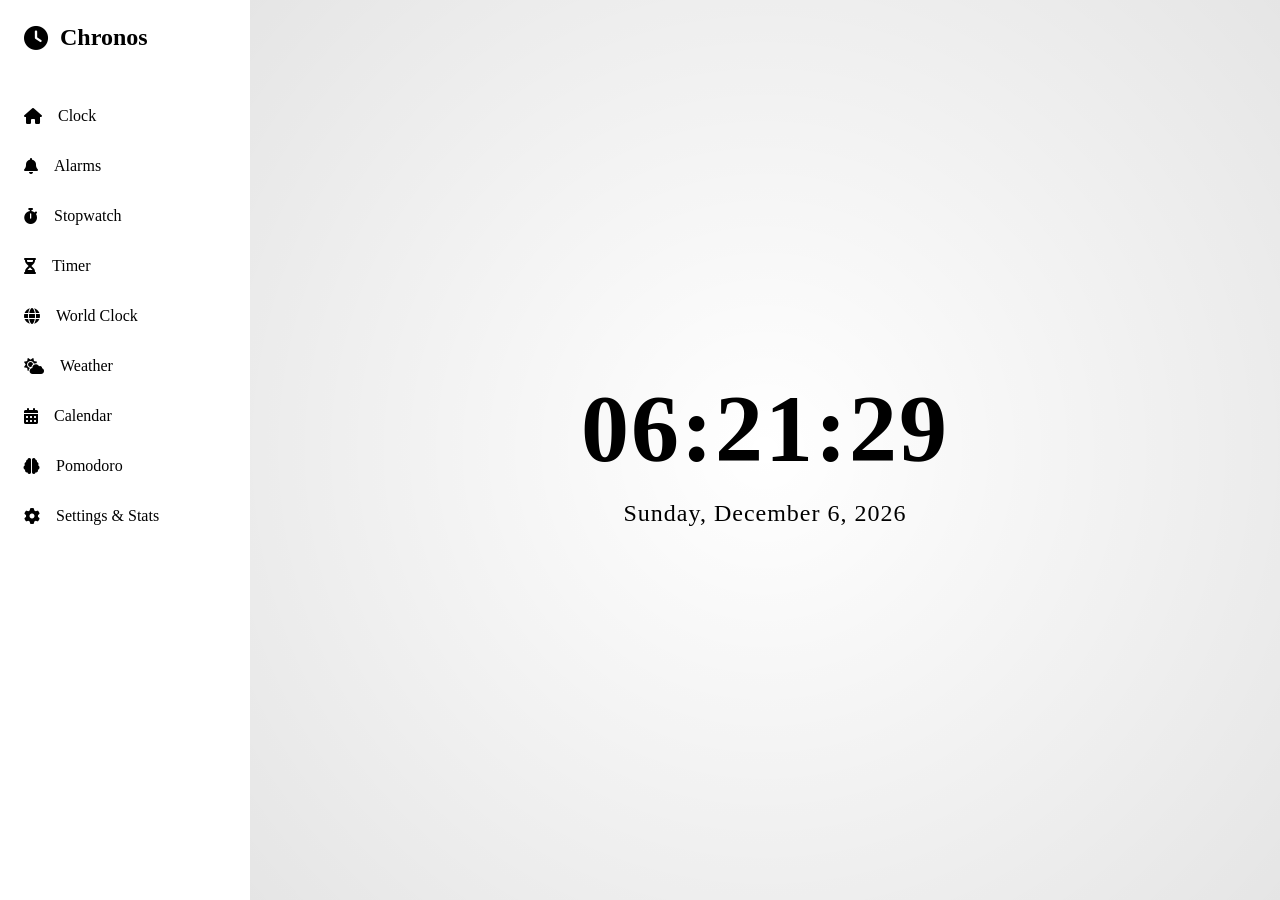
==== app.html @ 2ab85d97 "first commit" ====
<!DOCTYPE html>
<html lang="en" data-theme="dark">
<head>
    <meta charset="UTF-8">
    <meta name="viewport" content="width=device-width, initial-scale=1.0">
    <title>Chronos - Modern Digital Clock</title>
    <link rel="stylesheet" href="app.css">
    <link href="https://cdnjs.cloudflare.com/ajax/libs/font-awesome/6.0.0/css/all.min.css" rel="stylesheet">
    <link href="https://fonts.googleapis.com/css2?family=Orbitron:wght@400;700&family=Inter:wght@300;400;600&display=swap" rel="stylesheet">
</head>
<body>
    <div id="app" class="app-container">
        <!-- Sidebar Navigation -->
        <nav class="sidebar">
            <div class="logo">
                <i class="fas fa-clock"></i> <span>Chronos</span>
            </div>
            <ul class="nav-links">
                <li data-tab="clock" class="active"><i class="fas fa-home"></i> <span>Clock</span></li>
                <li data-tab="alarm"><i class="fas fa-bell"></i> <span>Alarms</span></li>
                <li data-tab="stopwatch"><i class="fas fa-stopwatch"></i> <span>Stopwatch</span></li>
                <li data-tab="timer"><i class="fas fa-hourglass-half"></i> <span>Timer</span></li>
                <li data-tab="worldclock"><i class="fas fa-globe"></i> <span>World Clock</span></li>
                <li data-tab="weather"><i class="fas fa-cloud-sun"></i> <span>Weather</span></li>
                <li data-tab="calendar"><i class="fas fa-calendar-alt"></i> <span>Calendar</span></li>
                <li data-tab="pomodoro"><i class="fas fa-brain"></i> <span>Pomodoro</span></li>
                <li data-tab="settings"><i class="fas fa-cog"></i> <span>Settings & Stats</span></li>
            </ul>
        </nav>

        <!-- Main Content Area -->
        <main class="content">
            <!-- Clock Tab -->
            <section id="clock-tab" class="tab-pane active">
                <div class="clock-widget">
                    <div class="time-wrapper">
                        <span id="main-time">00:00:00</span>
                        <span id="main-ampm">AM</span>
                    </div>
                    <div id="main-date" class="date-wrapper">Monday, Jan 1, 2024</div>
                </div>
            </section>

            <!-- Alarm Tab -->
            <section id="alarm-tab" class="tab-pane">
                <h2><i class="fas fa-bell"></i> Alarms</h2>
                <div class="card">
                    <form id="alarm-form" class="alarm-controls">
                        <input type="time" id="alarm-time" required>
                        <select id="alarm-tone">
                            <option value="default">Default Beep</option>
                            <option value="file">Custom File...</option>
                        </select>
                        <input type="file" id="alarm-file" accept="audio/*" style="display:none">
                        <label>
                            <input type="checkbox" id="alarm-challenge"> Math Challenge
                        </label>
                        <button type="submit" class="btn primary">Add Alarm</button>
                    </form>
                </div>
                <div id="alarm-list" class="list-container"></div>
            </section>

            <!-- Stopwatch Tab -->
            <section id="stopwatch-tab" class="tab-pane">
                <h2><i class="fas fa-stopwatch"></i> Stopwatch</h2>
                <div class="stopwatch-widget card">
                    <div id="sw-display" class="large-display">00:00:00.00</div>
                    <div class="controls">
                        <button id="sw-start" class="btn primary">Start</button>
                        <button id="sw-lap" class="btn secondary">Lap</button>
                        <button id="sw-reset" class="btn danger">Reset</button>
                    </div>
                    <ul id="sw-laps" class="laps-list"></ul>
                </div>
            </section>

            <!-- Timer Tab -->
            <section id="timer-tab" class="tab-pane">
                <h2><i class="fas fa-hourglass-half"></i> Timer</h2>
                <div class="timer-widget card">
                    <div class="timer-inputs">
                        <input type="number" id="timer-h" placeholder="HH" min="0">
                        <span>:</span>
                        <input type="number" id="timer-m" placeholder="MM" min="0" max="59">
                        <span>:</span>
                        <input type="number" id="timer-s" placeholder="SS" min="0" max="59">
                    </div>
                    <div id="timer-display" class="large-display hidden">00:00:00</div>
                    <div class="controls">
                        <button id="timer-start" class="btn primary">Start</button>
                        <button id="timer-reset" class="btn danger hidden">Reset</button>
                    </div>
                </div>
            </section>

            <!-- World Clock Tab -->
            <section id="worldclock-tab" class="tab-pane">
                <h2><i class="fas fa-globe"></i> World Clock</h2>
                <div class="card add-city">
                    <select id="wc-city-select">
                        <option value="America/New_York">New York</option>
                        <option value="Europe/London">London</option>
                        <option value="Asia/Tokyo">Tokyo</option>
                        <option value="Australia/Sydney">Sydney</option>
                        <option value="Europe/Paris">Paris</option>
                        <option value="Asia/Dubai">Dubai</option>
                    </select>
                    <button id="wc-add" class="btn primary">Add City</button>
                </div>
                <div id="wc-list" class="grid-container"></div>
            </section>

            <!-- Weather Tab -->
            <section id="weather-tab" class="tab-pane">
                <h2><i class="fas fa-cloud-sun"></i> Weather</h2>
                <div class="weather-widget card" id="weather-container">
                    <div class="loading">Fetching current location weather...</div>
                </div>
            </section>

            <!-- Calendar Tab -->
            <section id="calendar-tab" class="tab-pane">
                <h2><i class="fas fa-calendar-alt"></i> Calendar & Tasks</h2>
                <div class="calendar-container grid-2-col">
                    <div class="card calendar-view">
                        <div class="cal-header">
                            <button id="cal-prev" class="btn text-btn">&lt;</button>
                            <h3 id="cal-month-year">Month YYYY</h3>
                            <button id="cal-next" class="btn text-btn">&gt;</button>
                        </div>
                        <div class="cal-grid" id="cal-days"></div>
                    </div>
                    <div class="card tasks-view">
                        <h3>Tasks (<span id="task-date">Today</span>)</h3>
                        <form id="task-form" class="flex-form">
                            <input type="text" id="task-input" placeholder="New Task..." required>
                            <button type="submit" class="btn primary">+</button>
                        </form>
                        <ul id="task-list" class="task-list"></ul>
                    </div>
                </div>
            </section>

            <!-- Pomodoro Tab -->
            <section id="pomodoro-tab" class="tab-pane">
                <h2><i class="fas fa-brain"></i> Pomodoro</h2>
                <div class="pomodoro-widget card text-center">
                    <div class="pomo-mode" id="pomo-mode">Focus Mode</div>
                    <div id="pomo-display" class="large-display">25:00</div>
                    <div class="controls">
                        <button id="pomo-start" class="btn primary">Start</button>
                        <button id="pomo-reset" class="btn danger">Reset</button>
                    </div>
                    <div class="pomo-settings mt-top">
                        <label>Focus (min): <input type="number" id="pomo-focus-len" value="25" min="1"></label>
                        <label>Break (min): <input type="number" id="pomo-break-len" value="5" min="1"></label>
                    </div>
                </div>
            </section>

            <!-- Settings Tab -->
            <section id="settings-tab" class="tab-pane">
                <h2><i class="fas fa-cog"></i> Settings & Stats</h2>
                <div class="grid-2-col">
                    <div class="card">
                        <h3>Settings</h3>
                        <div class="setting-item">
                            <label>Theme</label>
                            <select id="theme-select">
                                <option value="dark">Dark Mode</option>
                                <option value="light">Light Mode</option>
                                <option value="neon">Neon/Cyberpunk</option>
                            </select>
                        </div>
                        <div class="setting-item">
                            <label>Time Format</label>
                            <select id="time-format">
                                <option value="12">12-Hour</option>
                                <option value="24">24-Hour</option>
                            </select>
                        </div>
                        <div class="setting-item">
                            <label>Voice Commands</label>
                            <button id="toggle-voice" class="btn secondary">Enable Voice Control</button>
                            <div class="voice-status" id="voice-status">Say "Set alarm at 6 AM"</div>
                        </div>
                    </div>
                    <div class="card">
                        <h3>Statistics</h3>
                        <ul class="stats-list">
                            <li>Alarms Triggered: <span id="stat-alarms">0</span></li>
                            <li>Snoozes Used: <span id="stat-snoozes">0</span></li>
                            <li>Pomodoros Completed: <span id="stat-pomos">0</span></li>
                        </ul>
                    </div>
                </div>
            </section>
        </main>
    </div>

    <!-- Alarm Modal / Math Challenge -->
    <div id="alarm-modal" class="modal hidden">
        <div class="modal-content card">
            <h2>⏰ ALARM RINGING!</h2>
            <div id="alarm-time-display" class="large-text"></div>
            
            <div id="math-challenge" class="hidden mt-top">
                <p>Solve to dismiss:</p>
                <div id="math-problem" class="large-text"></div>
                <input type="number" id="math-answer" placeholder="Answer">
            </div>

            <div class="modal-actions mt-top">
                <button id="alarm-dismiss" class="btn danger">Dismiss</button>
                <button id="alarm-snooze" class="btn secondary">Snooze (5m)</button>
            </div>
        </div>
    </div>

    <script src="app.js"></script>
</body>
</html>
---- app.css ----
s:root {
    --bg-color: #0d1117;
    --panel-bg: #161b22;
    --text-color: #e6edf3;
    --text-muted: #8b949e;
    --primary: #58a6ff;
    --primary-hover: #3182ce;
    --danger: #f85149;
    --danger-hover: #e53e3e;
    --secondary: #21262d;
    --secondary-hover: #30363d;
    --border: #30363d;
    --font-main: 'Inter', sans-serif;
    --font-mono: 'Orbitron', monospace;
    --shadow: 0 8px 24px rgba(0, 0, 0, 0.2);
    --glow: 0 0 0px transparent;
}

[data-theme="light"] {
    --bg-color: #f6f8fa;
    --panel-bg: #ffffff;
    --text-color: #24292f;
    --text-muted: #57606a;
    --primary: #0969da;
    --primary-hover: #0349b4;
    --danger: #cf222e;
    --danger-hover: #a41e26;
    --secondary: #f3f4f6;
    --secondary-hover: #e5e7eb;
    --border: #d0d7de;
    --shadow: 0 4px 12px rgba(0, 0, 0, 0.1);
}

[data-theme="neon"] {
    --bg-color: #0b021a;
    --panel-bg: #160431;
    --text-color: #e0fbfc;
    --text-muted: #9d4edd;
    --primary: #00f5d4;
    --primary-hover: #00bbf9;
    --danger: #f15bb5;
    --danger-hover: #ff006e;
    --secondary: #240046;
    --secondary-hover: #3c096c;
    --border: #5a189a;
    --glow: 0 0 15px rgba(0, 245, 212, 0.4);
}

* {
    box-sizing: border-box;
    margin: 0;
    padding: 0;
}

body {
    font-family: var(--font-main);
    background-color: var(--bg-color);
    color: var(--text-color);
    overflow: hidden;
    transition: background-color 0.3s, color 0.3s;
}

.app-container {
    display: flex;
    height: 100vh;
}

/* Sidebar */
.sidebar {
    width: 250px;
    background-color: var(--panel-bg);
    border-right: 1px solid var(--border);
    display: flex;
    flex-direction: column;
    transition: all 0.3s;
    box-shadow: var(--shadow);
    z-index: 10;
}

.logo {
    padding: 24px;
    font-size: 1.5rem;
    font-weight: 600;
    color: var(--primary);
    display: flex;
    align-items: center;
    gap: 12px;
    border-bottom: 1px solid var(--border);
    font-family: var(--font-mono);
    text-shadow: var(--glow);
}

.nav-links {
    list-style: none;
    padding: 16px 0;
    flex: 1;
    overflow-y: auto;
}

.nav-links li {
    padding: 16px 24px;
    cursor: pointer;
    display: flex;
    align-items: center;
    gap: 16px;
    transition: all 0.2s;
    color: var(--text-muted);
}

.nav-links li:hover {
    background-color: var(--secondary);
    color: var(--text-color);
}

.nav-links li.active {
    background-color: var(--secondary);
    color: var(--primary);
    border-right: 4px solid var(--primary);
}

/* Main Content */
.content {
    flex: 1;
    overflow-y: auto;
    padding: 40px;
    position: relative;
    background: radial-gradient(circle at center, transparent 0%, rgba(0, 0, 0, 0.1) 100%);
}

.tab-pane {
    display: none;
    animation: fadeIn 0.4s ease;
    height: 100%;
}

.tab-pane.active {
    display: block;
}

@keyframes fadeIn {
    from {
        opacity: 0;
        transform: translateY(10px);
    }

    to {
        opacity: 1;
        transform: translateY(0);
    }
}

h2 {
    margin-bottom: 24px;
    font-weight: 600;
    color: var(--text-color);
    display: flex;
    align-items: center;
    gap: 12px;
}

/* Typography & Display */
.large-display,
.clock-widget #main-time {
    font-family: var(--font-mono);
    font-size: 6rem;
    font-weight: 700;
    text-align: center;
    text-shadow: var(--glow);
    color: var(--primary);
    letter-spacing: 2px;
}

.clock-widget {
    display: flex;
    flex-direction: column;
    align-items: center;
    justify-content: center;
    height: 100%;
}

.time-wrapper {
    display: flex;
    align-items: baseline;
    gap: 16px;
}

#main-ampm {
    font-size: 2rem;
    color: var(--text-muted);
    font-weight: 600;
}

.date-wrapper {
    font-size: 1.5rem;
    color: var(--text-muted);
    margin-top: 16px;
    font-weight: 300;
    letter-spacing: 1px;
}

/* Cards & UI Elements */
.card {
    background-color: var(--panel-bg);
    border: 1px solid var(--border);
    border-radius: 16px;
    padding: 24px;
    margin-bottom: 24px;
    box-shadow: var(--shadow);
    transition: transform 0.2s;
}

.card:hover {
    transform: translateY(-2px);
    box-shadow: 0 12px 28px rgba(0, 0, 0, 0.3);
}

.grid-container {
    display: grid;
    grid-template-columns: repeat(auto-fill, minmax(280px, 1fr));
    gap: 20px;
}

.grid-2-col {
    display: grid;
    grid-template-columns: 1fr 1fr;
    gap: 24px;
}

/* Buttons */
.btn {
    padding: 10px 20px;
    border: none;
    border-radius: 8px;
    font-size: 1rem;
    font-weight: 600;
    cursor: pointer;
    transition: all 0.2s;
    font-family: var(--font-main);
}

.btn.primary {
    background-color: var(--primary);
    color: #fff;
    box-shadow: var(--glow);
}

.btn.primary:hover {
    background-color: var(--primary-hover);
}

.btn.secondary {
    background-color: var(--secondary);
    color: var(--text-color);
    border: 1px solid var(--border);
}

.btn.secondary:hover {
    background-color: var(--secondary-hover);
}

.btn.danger {
    background-color: var(--danger);
    color: #fff;
}

.btn.danger:hover {
    background-color: var(--danger-hover);
}

.btn.text-btn {
    background: transparent;
    color: var(--primary);
}

/* Forms & Inputs */
input,
select {
    padding: 10px 16px;
    background-color: var(--secondary);
    border: 1px solid var(--border);
    color: var(--text-color);
    border-radius: 8px;
    font-family: var(--font-main);
    font-size: 1rem;
    outline: none;
}

input:focus,
select:focus {
    border-color: var(--primary);
}

.flex-form {
    display: flex;
    gap: 12px;
}

.flex-form input {
    flex: 1;
}

.mt-top {
    margin-top: 20px;
}

.text-center {
    text-align: center;
}

.hidden {
    display: none !important;
}

/* Modal */
.modal {
    position: fixed;
    top: 0;
    left: 0;
    right: 0;
    bottom: 0;
    background: rgba(0, 0, 0, 0.8);
    backdrop-filter: blur(5px);
    display: flex;
    align-items: center;
    justify-content: center;
    z-index: 100;
}

.modal-content {
    background: var(--panel-bg);
    padding: 40px;
    border-radius: 20px;
    text-align: center;
    min-width: 400px;
    border: 1px solid var(--danger);
    box-shadow: 0 0 30px rgba(248, 81, 73, 0.3);
    animation: pulse 2s infinite;
}

@keyframes pulse {
    0% {
        transform: scale(1);
    }

    50% {
        transform: scale(1.02);
    }

    100% {
        transform: scale(1);
    }
}

/* Lists */
.list-container {
    display: flex;
    flex-direction: column;
    gap: 12px;
}

.alarm-item,
.task-item,
.wc-item {
    display: flex;
    justify-content: space-between;
    align-items: center;
    padding: 16px;
    background-color: var(--secondary);
    border-radius: 12px;
    border: 1px solid var(--border);
}

.alarm-item h3 {
    font-family: var(--font-mono);
    font-size: 1.5rem;
}

.task-item {
    gap: 12px;
}

.task-item input[type="checkbox"] {
    width: 20px;
    height: 20px;
}

/* Calendar */
.cal-header {
    display: flex;
    justify-content: space-between;
    align-items: center;
    margin-bottom: 16px;
}

.cal-grid {
    display: grid;
    grid-template-columns: repeat(7, 1fr);
    gap: 8px;
    text-align: center;
}

.cal-day {
    padding: 10px;
    border-radius: 8px;
    cursor: pointer;
    transition: background 0.2s;
}

.cal-day:hover {
    background-color: var(--secondary);
}

.cal-day.active {
    background-color: var(--primary);
    color: #fff;
    font-weight: bold;
}

.cal-day.header {
    font-weight: bold;
    color: var(--text-muted);
    cursor: default;
}

/* Weather Widget */
.weather-widget {
    display: flex;
    align-items: center;
    gap: 24px;
}

.weather-temp {
    font-size: 3rem;
    font-weight: 700;
}

.weather-desc {
    font-size: 1.2rem;
    color: var(--text-muted);
}

.weather-icon {
    font-size: 4rem;
    color: var(--primary);
}

/* Scrollbar */
::-webkit-scrollbar {
    width: 8px;
}

::-webkit-scrollbar-track {
    background: var(--bg-color);
}

::-webkit-scrollbar-thumb {
    background: var(--border);
    border-radius: 4px;
}

::-webkit-scrollbar-thumb:hover {
    background: var(--text-muted);
}

/* Responsive */
@media (max-width: 768px) {
    .app-container {
        flex-direction: column;
    }

    .sidebar {
        width: 100%;
        flex-direction: row;
        overflow-x: auto;
        padding: 0;
    }

    .logo {
        padding: 12px;
        border: none;
        font-size: 1.2rem;
    }

    .nav-links {
        display: flex;
        padding: 0;
    }

    .nav-links li {
        padding: 12px;
        white-space: nowrap;
    }

    .nav-links li span {
        display: none;
    }

    .grid-2-col {
        grid-template-columns: 1fr;
    }

    .large-display {
        font-size: 4rem;
    }
}
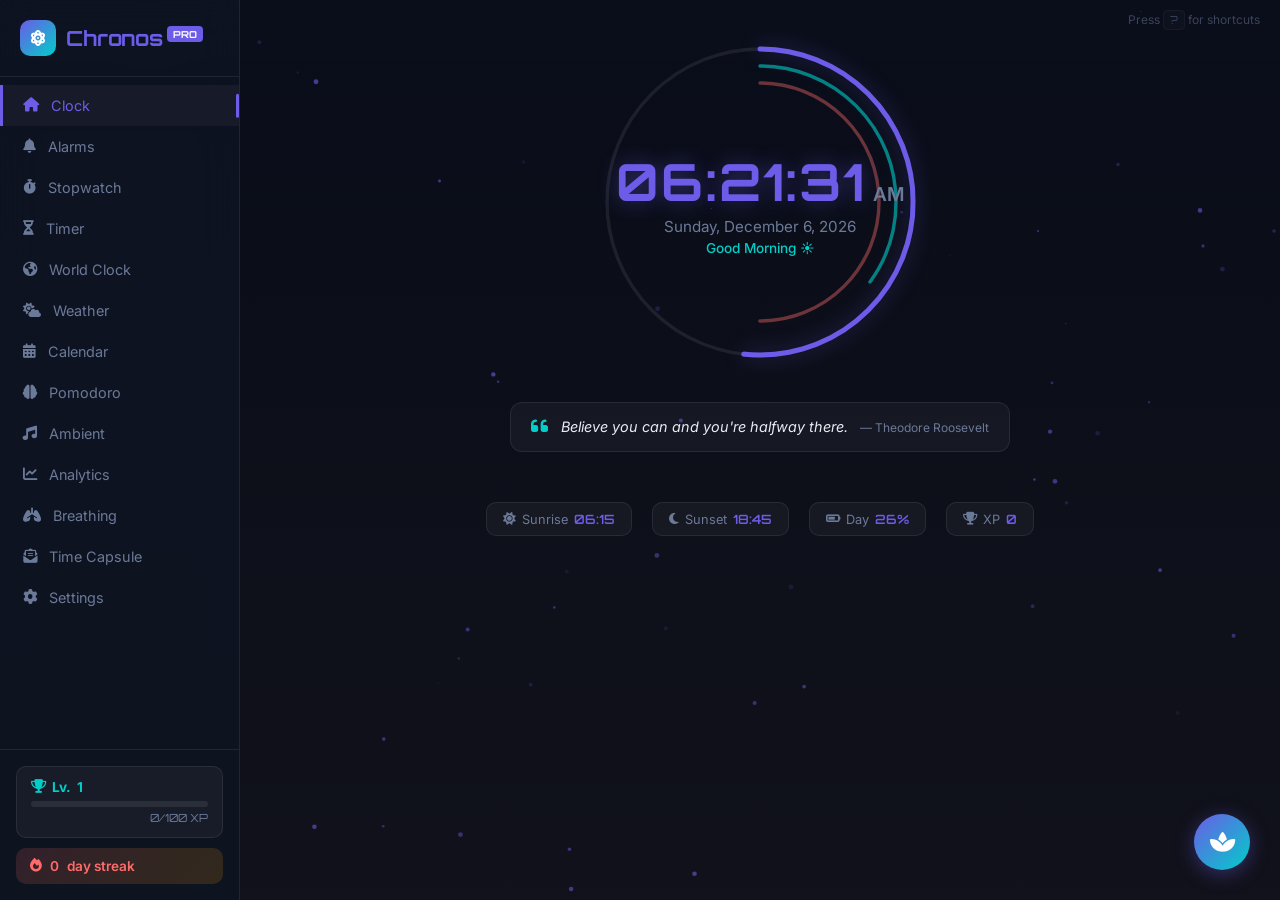
==== commit 9cda8c7f: "Added featurs" ====
--- a/app.html
+++ b/app.html
@@ -3,59 +3,137 @@
 <head>
     <meta charset="UTF-8">
     <meta name="viewport" content="width=device-width, initial-scale=1.0">
-    <title>Chronos - Modern Digital Clock</title>
+    <title>Chronos Pro — Ultimate Time Management Suite</title>
+    <meta name="description" content="Chronos Pro: A premium digital clock with world timezones, focus analytics, ambient sounds, habit tracking, and smart alarms.">
     <link rel="stylesheet" href="app.css">
-    <link href="https://cdnjs.cloudflare.com/ajax/libs/font-awesome/6.0.0/css/all.min.css" rel="stylesheet">
-    <link href="https://fonts.googleapis.com/css2?family=Orbitron:wght@400;700&family=Inter:wght@300;400;600&display=swap" rel="stylesheet">
+    <link href="https://cdnjs.cloudflare.com/ajax/libs/font-awesome/6.5.0/css/all.min.css" rel="stylesheet">
+    <link href="https://fonts.googleapis.com/css2?family=Orbitron:wght@400;500;700;900&family=Inter:wght@300;400;500;600;700&family=JetBrains+Mono:wght@400;500&display=swap" rel="stylesheet">
 </head>
 <body>
+    <!-- Particle Canvas Background -->
+    <canvas id="particle-canvas"></canvas>
+
+    <!-- Dynamic Sky Gradient Overlay -->
+    <div id="sky-overlay"></div>
+
     <div id="app" class="app-container">
         <!-- Sidebar Navigation -->
-        <nav class="sidebar">
+        <nav class="sidebar" id="sidebar">
             <div class="logo">
-                <i class="fas fa-clock"></i> <span>Chronos</span>
+                <div class="logo-icon-wrap">
+                    <i class="fas fa-atom"></i>
+                </div>
+                <span>Chronos<span class="logo-pro">PRO</span></span>
             </div>
             <ul class="nav-links">
                 <li data-tab="clock" class="active"><i class="fas fa-home"></i> <span>Clock</span></li>
                 <li data-tab="alarm"><i class="fas fa-bell"></i> <span>Alarms</span></li>
                 <li data-tab="stopwatch"><i class="fas fa-stopwatch"></i> <span>Stopwatch</span></li>
                 <li data-tab="timer"><i class="fas fa-hourglass-half"></i> <span>Timer</span></li>
-                <li data-tab="worldclock"><i class="fas fa-globe"></i> <span>World Clock</span></li>
+                <li data-tab="worldclock"><i class="fas fa-globe-americas"></i> <span>World Clock</span></li>
                 <li data-tab="weather"><i class="fas fa-cloud-sun"></i> <span>Weather</span></li>
                 <li data-tab="calendar"><i class="fas fa-calendar-alt"></i> <span>Calendar</span></li>
                 <li data-tab="pomodoro"><i class="fas fa-brain"></i> <span>Pomodoro</span></li>
-                <li data-tab="settings"><i class="fas fa-cog"></i> <span>Settings & Stats</span></li>
+                <li data-tab="ambient"><i class="fas fa-music"></i> <span>Ambient</span></li>
+                <li data-tab="analytics"><i class="fas fa-chart-line"></i> <span>Analytics</span></li>
+                <li data-tab="breathing"><i class="fas fa-lungs"></i> <span>Breathing</span></li>
+                <li data-tab="capsule"><i class="fas fa-envelope-open-text"></i> <span>Time Capsule</span></li>
+                <li data-tab="settings"><i class="fas fa-cog"></i> <span>Settings</span></li>
             </ul>
+            <div class="sidebar-footer">
+                <div class="xp-bar-wrap" id="xp-bar-wrap">
+                    <div class="xp-level"><i class="fas fa-trophy"></i> Lv.<span id="xp-level">1</span></div>
+                    <div class="xp-track"><div class="xp-fill" id="xp-fill" style="width:0%"></div></div>
+                    <div class="xp-text"><span id="xp-current">0</span>/<span id="xp-next">100</span> XP</div>
+                </div>
+                <div class="streak-badge" id="sidebar-streak">
+                    <i class="fas fa-fire"></i> <span id="streak-count">0</span> day streak
+                </div>
+            </div>
+        </nav>
+
+        <!-- Mobile Bottom Nav -->
+        <nav class="mobile-nav" id="mobile-nav">
+            <button data-tab="clock" class="active"><i class="fas fa-home"></i></button>
+            <button data-tab="alarm"><i class="fas fa-bell"></i></button>
+            <button data-tab="stopwatch"><i class="fas fa-stopwatch"></i></button>
+            <button data-tab="timer"><i class="fas fa-hourglass-half"></i></button>
+            <button data-tab="worldclock"><i class="fas fa-globe-americas"></i></button>
+            <button data-tab="ambient"><i class="fas fa-music"></i></button>
+            <button data-tab="analytics"><i class="fas fa-chart-line"></i></button>
+            <button data-tab="settings"><i class="fas fa-cog"></i></button>
         </nav>
 
         <!-- Main Content Area -->
         <main class="content">
+            <!-- Keyboard Shortcut Hint -->
+            <div class="shortcut-hint" id="shortcut-hint">
+                Press <kbd>?</kbd> for shortcuts
+            </div>
+
             <!-- Clock Tab -->
             <section id="clock-tab" class="tab-pane active">
                 <div class="clock-widget">
-                    <div class="time-wrapper">
-                        <span id="main-time">00:00:00</span>
-                        <span id="main-ampm">AM</span>
-                    </div>
-                    <div id="main-date" class="date-wrapper">Monday, Jan 1, 2024</div>
-                </div>
+                    <div class="clock-ring" id="clock-ring">
+                        <svg viewBox="0 0 200 200" class="clock-svg">
+                            <circle cx="100" cy="100" r="90" class="ring-track"/>
+                            <circle cx="100" cy="100" r="90" class="ring-sec" id="ring-sec"/>
+                            <circle cx="100" cy="100" r="80" class="ring-min" id="ring-min"/>
+                            <circle cx="100" cy="100" r="70" class="ring-hr" id="ring-hr"/>
+                        </svg>
+                        <div class="clock-center">
+                            <div class="time-wrapper">
+                                <span id="main-time">00:00:00</span>
+                                <span id="main-ampm">AM</span>
+                            </div>
+                            <div id="main-date" class="date-wrapper">Loading...</div>
+                            <div class="greeting" id="greeting">Good Morning</div>
+                        </div>
+                    </div>
+                    <div class="quote-banner" id="quote-banner">
+                        <i class="fas fa-quote-left quote-icon"></i>
+                        <span id="quote-text">The only way to do great work is to love what you do.</span>
+                        <span id="quote-author">— Steve Jobs</span>
+                    </div>
+                    <div class="clock-extras">
+                        <div class="mini-stat"><i class="fas fa-sun"></i> Sunrise <span id="sunrise-time">--:--</span></div>
+                        <div class="mini-stat"><i class="fas fa-moon"></i> Sunset <span id="sunset-time">--:--</span></div>
+                        <div class="mini-stat"><i class="fas fa-battery-three-quarters"></i> Day <span id="day-progress">0%</span></div>
+                        <div class="mini-stat"><i class="fas fa-trophy"></i> XP <span id="mini-xp">0</span></div>
+                    </div>
+                </div>
+                    <!-- Zen Mode FAB -->
+                    <button class="zen-fab" id="zen-fab" title="Enter Zen Focus Mode"><i class="fas fa-spa"></i></button>
             </section>
 
             <!-- Alarm Tab -->
             <section id="alarm-tab" class="tab-pane">
-                <h2><i class="fas fa-bell"></i> Alarms</h2>
-                <div class="card">
+                <h2><i class="fas fa-bell"></i> Smart Alarms</h2>
+                <div class="card glass">
                     <form id="alarm-form" class="alarm-controls">
-                        <input type="time" id="alarm-time" required>
-                        <select id="alarm-tone">
-                            <option value="default">Default Beep</option>
-                            <option value="file">Custom File...</option>
-                        </select>
+                        <div class="form-row">
+                            <input type="time" id="alarm-time" required>
+                            <input type="text" id="alarm-label" placeholder="Label (e.g. Wake Up)">
+                        </div>
+                        <div class="form-row">
+                            <select id="alarm-tone">
+                                <option value="default">Classic Beep</option>
+                                <option value="gentle">Gentle Chime</option>
+                                <option value="file">Custom File...</option>
+                            </select>
+                            <select id="alarm-repeat">
+                                <option value="once">Once</option>
+                                <option value="daily">Daily</option>
+                                <option value="weekdays">Weekdays</option>
+                                <option value="weekends">Weekends</option>
+                            </select>
+                        </div>
                         <input type="file" id="alarm-file" accept="audio/*" style="display:none">
-                        <label>
-                            <input type="checkbox" id="alarm-challenge"> Math Challenge
-                        </label>
-                        <button type="submit" class="btn primary">Add Alarm</button>
+                        <div class="form-row">
+                            <label class="checkbox-label"><input type="checkbox" id="alarm-challenge"> 🔢 Math Challenge</label>
+                            <label class="checkbox-label"><input type="checkbox" id="alarm-sunrise"> 🌅 Sunrise Effect</label>
+                        </div>
+                        <button type="submit" class="btn primary glow-btn"><i class="fas fa-plus"></i> Add Alarm</button>
                     </form>
                 </div>
                 <div id="alarm-list" class="list-container"></div>
@@ -64,31 +142,49 @@
             <!-- Stopwatch Tab -->
             <section id="stopwatch-tab" class="tab-pane">
                 <h2><i class="fas fa-stopwatch"></i> Stopwatch</h2>
-                <div class="stopwatch-widget card">
-                    <div id="sw-display" class="large-display">00:00:00.00</div>
+                <div class="stopwatch-widget card glass">
+                    <div id="sw-display" class="large-display mono-glow">00:00:00.00</div>
                     <div class="controls">
-                        <button id="sw-start" class="btn primary">Start</button>
+                        <button id="sw-start" class="btn primary glow-btn">Start</button>
                         <button id="sw-lap" class="btn secondary">Lap</button>
                         <button id="sw-reset" class="btn danger">Reset</button>
                     </div>
-                    <ul id="sw-laps" class="laps-list"></ul>
+                    <div class="laps-wrapper">
+                        <ul id="sw-laps" class="laps-list"></ul>
+                    </div>
                 </div>
             </section>
 
             <!-- Timer Tab -->
             <section id="timer-tab" class="tab-pane">
                 <h2><i class="fas fa-hourglass-half"></i> Timer</h2>
-                <div class="timer-widget card">
-                    <div class="timer-inputs">
-                        <input type="number" id="timer-h" placeholder="HH" min="0">
-                        <span>:</span>
-                        <input type="number" id="timer-m" placeholder="MM" min="0" max="59">
-                        <span>:</span>
-                        <input type="number" id="timer-s" placeholder="SS" min="0" max="59">
-                    </div>
-                    <div id="timer-display" class="large-display hidden">00:00:00</div>
+                <div class="timer-widget card glass">
+                    <div class="timer-ring-wrap">
+                        <svg viewBox="0 0 200 200" class="timer-svg" id="timer-ring-svg">
+                            <circle cx="100" cy="100" r="90" class="ring-track"/>
+                            <circle cx="100" cy="100" r="90" class="ring-timer" id="ring-timer"/>
+                        </svg>
+                        <div class="timer-center">
+                            <div class="timer-inputs" id="timer-inputs-wrap">
+                                <input type="number" id="timer-h" placeholder="H" min="0" value="0">
+                                <span>:</span>
+                                <input type="number" id="timer-m" placeholder="M" min="0" max="59" value="5">
+                                <span>:</span>
+                                <input type="number" id="timer-s" placeholder="S" min="0" max="59" value="0">
+                            </div>
+                            <div id="timer-display" class="large-display hidden">00:00:00</div>
+                        </div>
+                    </div>
+                    <div class="timer-presets">
+                        <button class="btn secondary preset-btn" data-mins="1">1m</button>
+                        <button class="btn secondary preset-btn" data-mins="5">5m</button>
+                        <button class="btn secondary preset-btn" data-mins="10">10m</button>
+                        <button class="btn secondary preset-btn" data-mins="15">15m</button>
+                        <button class="btn secondary preset-btn" data-mins="30">30m</button>
+                        <button class="btn secondary preset-btn" data-mins="60">1h</button>
+                    </div>
                     <div class="controls">
-                        <button id="timer-start" class="btn primary">Start</button>
+                        <button id="timer-start" class="btn primary glow-btn">Start</button>
                         <button id="timer-reset" class="btn danger hidden">Reset</button>
                     </div>
                 </div>
@@ -96,17 +192,29 @@
 
             <!-- World Clock Tab -->
             <section id="worldclock-tab" class="tab-pane">
-                <h2><i class="fas fa-globe"></i> World Clock</h2>
-                <div class="card add-city">
+                <h2><i class="fas fa-globe-americas"></i> World Clock</h2>
+                <div class="card glass add-city">
                     <select id="wc-city-select">
-                        <option value="America/New_York">New York</option>
-                        <option value="Europe/London">London</option>
-                        <option value="Asia/Tokyo">Tokyo</option>
-                        <option value="Australia/Sydney">Sydney</option>
-                        <option value="Europe/Paris">Paris</option>
-                        <option value="Asia/Dubai">Dubai</option>
+                        <option value="America/New_York">🇺🇸 New York</option>
+                        <option value="Europe/London">🇬🇧 London</option>
+                        <option value="Asia/Tokyo">🇯🇵 Tokyo</option>
+                        <option value="Australia/Sydney">🇦🇺 Sydney</option>
+                        <option value="Europe/Paris">🇫🇷 Paris</option>
+                        <option value="Asia/Dubai">🇦🇪 Dubai</option>
+                        <option value="Asia/Kolkata">🇮🇳 Mumbai</option>
+                        <option value="Asia/Shanghai">🇨🇳 Shanghai</option>
+                        <option value="America/Los_Angeles">🇺🇸 Los Angeles</option>
+                        <option value="America/Chicago">🇺🇸 Chicago</option>
+                        <option value="Europe/Berlin">🇩🇪 Berlin</option>
+                        <option value="Asia/Singapore">🇸🇬 Singapore</option>
+                        <option value="Pacific/Auckland">🇳🇿 Auckland</option>
+                        <option value="America/Sao_Paulo">🇧🇷 São Paulo</option>
+                        <option value="Africa/Cairo">🇪🇬 Cairo</option>
+                        <option value="Asia/Seoul">🇰🇷 Seoul</option>
+                        <option value="Europe/Moscow">🇷🇺 Moscow</option>
+                        <option value="America/Toronto">🇨🇦 Toronto</option>
                     </select>
-                    <button id="wc-add" class="btn primary">Add City</button>
+                    <button id="wc-add" class="btn primary glow-btn"><i class="fas fa-plus"></i> Add City</button>
                 </div>
                 <div id="wc-list" class="grid-container"></div>
             </section>
@@ -114,8 +222,8 @@
             <!-- Weather Tab -->
             <section id="weather-tab" class="tab-pane">
                 <h2><i class="fas fa-cloud-sun"></i> Weather</h2>
-                <div class="weather-widget card" id="weather-container">
-                    <div class="loading">Fetching current location weather...</div>
+                <div class="weather-widget card glass" id="weather-container">
+                    <div class="loading"><i class="fas fa-spinner fa-spin"></i> Fetching weather...</div>
                 </div>
             </section>
 
@@ -123,19 +231,19 @@
             <section id="calendar-tab" class="tab-pane">
                 <h2><i class="fas fa-calendar-alt"></i> Calendar & Tasks</h2>
                 <div class="calendar-container grid-2-col">
-                    <div class="card calendar-view">
+                    <div class="card glass calendar-view">
                         <div class="cal-header">
-                            <button id="cal-prev" class="btn text-btn">&lt;</button>
+                            <button id="cal-prev" class="btn text-btn"><i class="fas fa-chevron-left"></i></button>
                             <h3 id="cal-month-year">Month YYYY</h3>
-                            <button id="cal-next" class="btn text-btn">&gt;</button>
+                            <button id="cal-next" class="btn text-btn"><i class="fas fa-chevron-right"></i></button>
                         </div>
                         <div class="cal-grid" id="cal-days"></div>
                     </div>
-                    <div class="card tasks-view">
+                    <div class="card glass tasks-view">
                         <h3>Tasks (<span id="task-date">Today</span>)</h3>
                         <form id="task-form" class="flex-form">
-                            <input type="text" id="task-input" placeholder="New Task..." required>
-                            <button type="submit" class="btn primary">+</button>
+                            <input type="text" id="task-input" placeholder="Add a new task..." required>
+                            <button type="submit" class="btn primary"><i class="fas fa-plus"></i></button>
                         </form>
                         <ul id="task-list" class="task-list"></ul>
                     </div>
@@ -144,33 +252,142 @@
 
             <!-- Pomodoro Tab -->
             <section id="pomodoro-tab" class="tab-pane">
-                <h2><i class="fas fa-brain"></i> Pomodoro</h2>
-                <div class="pomodoro-widget card text-center">
-                    <div class="pomo-mode" id="pomo-mode">Focus Mode</div>
-                    <div id="pomo-display" class="large-display">25:00</div>
+                <h2><i class="fas fa-brain"></i> Pomodoro Focus</h2>
+                <div class="pomodoro-widget card glass text-center">
+                    <div class="pomo-ring-wrap">
+                        <svg viewBox="0 0 200 200" class="pomo-svg">
+                            <circle cx="100" cy="100" r="90" class="ring-track"/>
+                            <circle cx="100" cy="100" r="90" class="ring-pomo" id="ring-pomo"/>
+                        </svg>
+                        <div class="pomo-center">
+                            <div class="pomo-mode" id="pomo-mode">Focus Mode</div>
+                            <div id="pomo-display" class="large-display">25:00</div>
+                        </div>
+                    </div>
+                    <div class="pomo-session-dots" id="pomo-dots"></div>
                     <div class="controls">
-                        <button id="pomo-start" class="btn primary">Start</button>
+                        <button id="pomo-start" class="btn primary glow-btn">Start</button>
                         <button id="pomo-reset" class="btn danger">Reset</button>
                     </div>
                     <div class="pomo-settings mt-top">
-                        <label>Focus (min): <input type="number" id="pomo-focus-len" value="25" min="1"></label>
-                        <label>Break (min): <input type="number" id="pomo-break-len" value="5" min="1"></label>
-                    </div>
-                </div>
+                        <label>Focus: <input type="number" id="pomo-focus-len" value="25" min="1"> min</label>
+                        <label>Break: <input type="number" id="pomo-break-len" value="5" min="1"> min</label>
+                        <label>Long Break: <input type="number" id="pomo-long-break" value="15" min="1"> min</label>
+                    </div>
+                </div>
+            </section>
+
+            <!-- Ambient Sounds Tab -->
+            <section id="ambient-tab" class="tab-pane">
+                <h2><i class="fas fa-music"></i> Ambient Sound Mixer</h2>
+                <p class="subtitle">Mix and match sounds for the perfect focus environment</p>
+                <div class="ambient-grid" id="ambient-grid">
+                    <!-- Generated by JS -->
+                </div>
+                <div class="ambient-master">
+                    <label>Master Volume</label>
+                    <input type="range" id="master-volume" min="0" max="100" value="60" class="slider">
+                </div>
+            </section>
+
+            <!-- Analytics Tab -->
+            <section id="analytics-tab" class="tab-pane">
+                <h2><i class="fas fa-chart-line"></i> Focus Analytics</h2>
+                <div class="analytics-grid">
+                    <div class="card glass stat-card">
+                        <div class="stat-icon"><i class="fas fa-fire"></i></div>
+                        <div class="stat-value" id="a-streak">0</div>
+                        <div class="stat-label">Day Streak</div>
+                    </div>
+                    <div class="card glass stat-card">
+                        <div class="stat-icon"><i class="fas fa-brain"></i></div>
+                        <div class="stat-value" id="a-pomos">0</div>
+                        <div class="stat-label">Pomodoros</div>
+                    </div>
+                    <div class="card glass stat-card">
+                        <div class="stat-icon"><i class="fas fa-clock"></i></div>
+                        <div class="stat-value" id="a-focus-hrs">0h</div>
+                        <div class="stat-label">Focus Hours</div>
+                    </div>
+                    <div class="card glass stat-card">
+                        <div class="stat-icon"><i class="fas fa-check-circle"></i></div>
+                        <div class="stat-value" id="a-tasks-done">0</div>
+                        <div class="stat-label">Tasks Done</div>
+                    </div>
+                </div>
+                <div class="card glass">
+                    <h3>Weekly Focus Heatmap</h3>
+                    <div class="heatmap" id="heatmap"></div>
+                </div>
+                <div class="card glass">
+                    <h3>Focus History (Last 7 Days)</h3>
+                    <div class="bar-chart" id="bar-chart"></div>
+                </div>
+            </section>
+
+            <!-- Breathing Exercise Tab -->
+            <section id="breathing-tab" class="tab-pane">
+                <h2><i class="fas fa-lungs"></i> Breathing Exercise</h2>
+                <div class="breathing-widget card glass text-center">
+                    <div class="breath-mode-select">
+                        <button class="btn secondary breath-mode active" data-mode="478">4-7-8 Relaxing</button>
+                        <button class="btn secondary breath-mode" data-mode="box">Box Breathing</button>
+                        <button class="btn secondary breath-mode" data-mode="energize">Energize 2-2</button>
+                    </div>
+                    <div class="breath-ring-wrap">
+                        <svg viewBox="0 0 200 200" class="breath-svg">
+                            <circle cx="100" cy="100" r="90" class="ring-track"/>
+                            <circle cx="100" cy="100" r="90" class="ring-breath" id="ring-breath"/>
+                        </svg>
+                        <div class="breath-center">
+                            <div class="breath-circle" id="breath-circle"></div>
+                            <div class="breath-instruction" id="breath-instruction">Press Start</div>
+                            <div class="breath-count" id="breath-count"></div>
+                        </div>
+                    </div>
+                    <div class="breath-info" id="breath-info">Inhale 4s → Hold 7s → Exhale 8s</div>
+                    <div class="controls">
+                        <button id="breath-start" class="btn primary glow-btn">Start</button>
+                        <button id="breath-reset" class="btn danger">Reset</button>
+                    </div>
+                    <div class="breath-stats mt-top">
+                        <span><i class="fas fa-wind"></i> Sessions: <strong id="breath-sessions">0</strong></span>
+                        <span><i class="fas fa-clock"></i> Total: <strong id="breath-total-time">0m</strong></span>
+                    </div>
+                </div>
+            </section>
+
+            <!-- Time Capsule Tab -->
+            <section id="capsule-tab" class="tab-pane">
+                <h2><i class="fas fa-envelope-open-text"></i> Time Capsule</h2>
+                <p class="subtitle">Write messages to your future self — they unlock when the time arrives!</p>
+                <div class="card glass">
+                    <form id="capsule-form" class="capsule-form">
+                        <textarea id="capsule-message" placeholder="Dear future me..." rows="3" required></textarea>
+                        <div class="form-row">
+                            <input type="date" id="capsule-date" required>
+                            <input type="time" id="capsule-time" required>
+                            <button type="submit" class="btn primary glow-btn"><i class="fas fa-lock"></i> Seal Capsule</button>
+                        </div>
+                    </form>
+                </div>
+                <div id="capsule-list" class="capsule-list"></div>
             </section>
 
             <!-- Settings Tab -->
             <section id="settings-tab" class="tab-pane">
                 <h2><i class="fas fa-cog"></i> Settings & Stats</h2>
                 <div class="grid-2-col">
-                    <div class="card">
-                        <h3>Settings</h3>
+                    <div class="card glass">
+                        <h3>Appearance</h3>
                         <div class="setting-item">
                             <label>Theme</label>
                             <select id="theme-select">
-                                <option value="dark">Dark Mode</option>
-                                <option value="light">Light Mode</option>
-                                <option value="neon">Neon/Cyberpunk</option>
+                                <option value="dark">🌑 Dark Mode</option>
+                                <option value="light">☀️ Light Mode</option>
+                                <option value="neon">💜 Neon Cyberpunk</option>
+                                <option value="ocean">🌊 Ocean Depths</option>
+                                <option value="sunset">🌅 Sunset Glow</option>
                             </select>
                         </div>
                         <div class="setting-item">
@@ -181,41 +398,99 @@
                             </select>
                         </div>
                         <div class="setting-item">
+                            <label>Particles</label>
+                            <label class="switch">
+                                <input type="checkbox" id="toggle-particles" checked>
+                                <span class="switch-slider"></span>
+                            </label>
+                        </div>
+                        <div class="setting-item">
+                            <label>Dynamic Sky</label>
+                            <label class="switch">
+                                <input type="checkbox" id="toggle-sky" checked>
+                                <span class="switch-slider"></span>
+                            </label>
+                        </div>
+                    </div>
+                    <div class="card glass">
+                        <h3>Controls</h3>
+                        <div class="setting-item">
                             <label>Voice Commands</label>
-                            <button id="toggle-voice" class="btn secondary">Enable Voice Control</button>
-                            <div class="voice-status" id="voice-status">Say "Set alarm at 6 AM"</div>
-                        </div>
-                    </div>
-                    <div class="card">
-                        <h3>Statistics</h3>
-                        <ul class="stats-list">
-                            <li>Alarms Triggered: <span id="stat-alarms">0</span></li>
-                            <li>Snoozes Used: <span id="stat-snoozes">0</span></li>
-                            <li>Pomodoros Completed: <span id="stat-pomos">0</span></li>
-                        </ul>
+                            <button id="toggle-voice" class="btn secondary"><i class="fas fa-microphone"></i> Enable</button>
+                        </div>
+                        <div class="voice-status" id="voice-status">Say "stop alarm" or "snooze"</div>
+                        <div class="setting-item mt-top">
+                            <label>Keyboard Shortcuts</label>
+                            <button class="btn secondary" id="show-shortcuts"><i class="fas fa-keyboard"></i> View All</button>
+                        </div>
+                        <div class="setting-item mt-top">
+                            <label>Reset All Data</label>
+                            <button class="btn danger" id="reset-all"><i class="fas fa-trash"></i> Reset</button>
+                        </div>
                     </div>
                 </div>
             </section>
         </main>
     </div>
 
-    <!-- Alarm Modal / Math Challenge -->
+    <!-- Alarm Modal -->
     <div id="alarm-modal" class="modal hidden">
-        <div class="modal-content card">
-            <h2>⏰ ALARM RINGING!</h2>
-            <div id="alarm-time-display" class="large-text"></div>
-            
+        <div class="modal-content card glass">
+            <div class="alarm-modal-icon">⏰</div>
+            <h2>ALARM RINGING!</h2>
+            <div id="alarm-time-display" class="large-display mono-glow"></div>
+            <div id="alarm-label-display" class="alarm-modal-label"></div>
             <div id="math-challenge" class="hidden mt-top">
                 <p>Solve to dismiss:</p>
-                <div id="math-problem" class="large-text"></div>
-                <input type="number" id="math-answer" placeholder="Answer">
-            </div>
-
+                <div id="math-problem" class="math-display"></div>
+                <input type="number" id="math-answer" placeholder="Your answer">
+            </div>
             <div class="modal-actions mt-top">
-                <button id="alarm-dismiss" class="btn danger">Dismiss</button>
+                <button id="alarm-dismiss" class="btn danger glow-btn">Dismiss</button>
                 <button id="alarm-snooze" class="btn secondary">Snooze (5m)</button>
             </div>
         </div>
+    </div>
+
+    <!-- Keyboard Shortcuts Modal -->
+    <div id="shortcuts-modal" class="modal hidden">
+        <div class="modal-content card glass" style="text-align:left; max-width:500px;">
+            <h2 style="text-align:center;"><i class="fas fa-keyboard"></i> Keyboard Shortcuts</h2>
+            <div class="shortcut-list">
+                <div class="shortcut-row"><kbd>1</kbd>-<kbd>9</kbd> <span>Switch tabs</span></div>
+                <div class="shortcut-row"><kbd>Space</kbd> <span>Start/Pause (Stopwatch/Timer/Pomodoro)</span></div>
+                <div class="shortcut-row"><kbd>R</kbd> <span>Reset current tool</span></div>
+                <div class="shortcut-row"><kbd>L</kbd> <span>Record Lap</span></div>
+                <div class="shortcut-row"><kbd>T</kbd> <span>Toggle Theme</span></div>
+                <div class="shortcut-row"><kbd>F</kbd> <span>Toggle Fullscreen</span></div>
+                <div class="shortcut-row"><kbd>M</kbd> <span>Mute/Unmute ambient</span></div>
+                <div class="shortcut-row"><kbd>?</kbd> <span>Show this dialog</span></div>
+                <div class="shortcut-row"><kbd>Esc</kbd> <span>Close modals</span></div>
+            </div>
+            <div class="text-center mt-top">
+                <button class="btn primary" id="close-shortcuts">Close</button>
+            </div>
+        </div>
+    </div>
+
+    <!-- Sunrise Overlay for alarm -->
+    <div id="sunrise-overlay" class="sunrise-overlay hidden"></div>
+
+    <!-- Zen Focus Mode Overlay -->
+    <div id="zen-overlay" class="zen-overlay hidden">
+        <div class="zen-content">
+            <div class="zen-time" id="zen-time">00:00:00</div>
+            <div class="zen-date" id="zen-date"></div>
+            <div class="zen-quote" id="zen-quote"></div>
+            <div class="zen-breath-hint">Breathe in... Breathe out...</div>
+            <button class="btn danger zen-exit" id="zen-exit"><i class="fas fa-times"></i> Exit Zen Mode</button>
+        </div>
+        <canvas id="zen-canvas"></canvas>
+    </div>
+
+    <!-- XP Notification Toast -->
+    <div id="xp-toast" class="xp-toast hidden">
+        <i class="fas fa-star"></i> +<span id="xp-toast-amount">10</span> XP
     </div>
 
     <script src="app.js"></script>
--- a/app.css
+++ b/app.css
@@ -1,505 +1,275 @@
-s:root {
-    --bg-color: #0d1117;
-    --panel-bg: #161b22;
-    --text-color: #e6edf3;
-    --text-muted: #8b949e;
-    --primary: #58a6ff;
-    --primary-hover: #3182ce;
-    --danger: #f85149;
-    --danger-hover: #e53e3e;
-    --secondary: #21262d;
-    --secondary-hover: #30363d;
-    --border: #30363d;
-    --font-main: 'Inter', sans-serif;
-    --font-mono: 'Orbitron', monospace;
-    --shadow: 0 8px 24px rgba(0, 0, 0, 0.2);
-    --glow: 0 0 0px transparent;
-}
-
-[data-theme="light"] {
-    --bg-color: #f6f8fa;
-    --panel-bg: #ffffff;
-    --text-color: #24292f;
-    --text-muted: #57606a;
-    --primary: #0969da;
-    --primary-hover: #0349b4;
-    --danger: #cf222e;
-    --danger-hover: #a41e26;
-    --secondary: #f3f4f6;
-    --secondary-hover: #e5e7eb;
-    --border: #d0d7de;
-    --shadow: 0 4px 12px rgba(0, 0, 0, 0.1);
-}
-
-[data-theme="neon"] {
-    --bg-color: #0b021a;
-    --panel-bg: #160431;
-    --text-color: #e0fbfc;
-    --text-muted: #9d4edd;
-    --primary: #00f5d4;
-    --primary-hover: #00bbf9;
-    --danger: #f15bb5;
-    --danger-hover: #ff006e;
-    --secondary: #240046;
-    --secondary-hover: #3c096c;
-    --border: #5a189a;
-    --glow: 0 0 15px rgba(0, 245, 212, 0.4);
-}
-
-* {
-    box-sizing: border-box;
-    margin: 0;
-    padding: 0;
-}
-
-body {
-    font-family: var(--font-main);
-    background-color: var(--bg-color);
-    color: var(--text-color);
-    overflow: hidden;
-    transition: background-color 0.3s, color 0.3s;
-}
-
-.app-container {
-    display: flex;
-    height: 100vh;
-}
-
-/* Sidebar */
-.sidebar {
-    width: 250px;
-    background-color: var(--panel-bg);
-    border-right: 1px solid var(--border);
-    display: flex;
-    flex-direction: column;
-    transition: all 0.3s;
-    box-shadow: var(--shadow);
-    z-index: 10;
-}
-
-.logo {
-    padding: 24px;
-    font-size: 1.5rem;
-    font-weight: 600;
-    color: var(--primary);
-    display: flex;
-    align-items: center;
-    gap: 12px;
-    border-bottom: 1px solid var(--border);
-    font-family: var(--font-mono);
-    text-shadow: var(--glow);
-}
-
-.nav-links {
-    list-style: none;
-    padding: 16px 0;
-    flex: 1;
-    overflow-y: auto;
-}
-
-.nav-links li {
-    padding: 16px 24px;
-    cursor: pointer;
-    display: flex;
-    align-items: center;
-    gap: 16px;
-    transition: all 0.2s;
-    color: var(--text-muted);
-}
-
-.nav-links li:hover {
-    background-color: var(--secondary);
-    color: var(--text-color);
-}
-
-.nav-links li.active {
-    background-color: var(--secondary);
-    color: var(--primary);
-    border-right: 4px solid var(--primary);
-}
-
-/* Main Content */
-.content {
-    flex: 1;
-    overflow-y: auto;
-    padding: 40px;
-    position: relative;
-    background: radial-gradient(circle at center, transparent 0%, rgba(0, 0, 0, 0.1) 100%);
-}
-
-.tab-pane {
-    display: none;
-    animation: fadeIn 0.4s ease;
-    height: 100%;
-}
-
-.tab-pane.active {
-    display: block;
-}
-
-@keyframes fadeIn {
-    from {
-        opacity: 0;
-        transform: translateY(10px);
-    }
-
-    to {
-        opacity: 1;
-        transform: translateY(0);
-    }
-}
-
-h2 {
-    margin-bottom: 24px;
-    font-weight: 600;
-    color: var(--text-color);
-    display: flex;
-    align-items: center;
-    gap: 12px;
-}
-
-/* Typography & Display */
-.large-display,
-.clock-widget #main-time {
-    font-family: var(--font-mono);
-    font-size: 6rem;
-    font-weight: 700;
-    text-align: center;
-    text-shadow: var(--glow);
-    color: var(--primary);
-    letter-spacing: 2px;
-}
-
-.clock-widget {
-    display: flex;
-    flex-direction: column;
-    align-items: center;
-    justify-content: center;
-    height: 100%;
-}
-
-.time-wrapper {
-    display: flex;
-    align-items: baseline;
-    gap: 16px;
-}
-
-#main-ampm {
-    font-size: 2rem;
-    color: var(--text-muted);
-    font-weight: 600;
-}
-
-.date-wrapper {
-    font-size: 1.5rem;
-    color: var(--text-muted);
-    margin-top: 16px;
-    font-weight: 300;
-    letter-spacing: 1px;
-}
-
-/* Cards & UI Elements */
-.card {
-    background-color: var(--panel-bg);
-    border: 1px solid var(--border);
-    border-radius: 16px;
-    padding: 24px;
-    margin-bottom: 24px;
-    box-shadow: var(--shadow);
-    transition: transform 0.2s;
-}
-
-.card:hover {
-    transform: translateY(-2px);
-    box-shadow: 0 12px 28px rgba(0, 0, 0, 0.3);
-}
-
-.grid-container {
-    display: grid;
-    grid-template-columns: repeat(auto-fill, minmax(280px, 1fr));
-    gap: 20px;
-}
-
-.grid-2-col {
-    display: grid;
-    grid-template-columns: 1fr 1fr;
-    gap: 24px;
-}
-
-/* Buttons */
-.btn {
-    padding: 10px 20px;
-    border: none;
-    border-radius: 8px;
-    font-size: 1rem;
-    font-weight: 600;
-    cursor: pointer;
-    transition: all 0.2s;
-    font-family: var(--font-main);
-}
-
-.btn.primary {
-    background-color: var(--primary);
-    color: #fff;
-    box-shadow: var(--glow);
-}
-
-.btn.primary:hover {
-    background-color: var(--primary-hover);
-}
-
-.btn.secondary {
-    background-color: var(--secondary);
-    color: var(--text-color);
-    border: 1px solid var(--border);
-}
-
-.btn.secondary:hover {
-    background-color: var(--secondary-hover);
-}
-
-.btn.danger {
-    background-color: var(--danger);
-    color: #fff;
-}
-
-.btn.danger:hover {
-    background-color: var(--danger-hover);
-}
-
-.btn.text-btn {
-    background: transparent;
-    color: var(--primary);
-}
-
-/* Forms & Inputs */
-input,
-select {
-    padding: 10px 16px;
-    background-color: var(--secondary);
-    border: 1px solid var(--border);
-    color: var(--text-color);
-    border-radius: 8px;
-    font-family: var(--font-main);
-    font-size: 1rem;
-    outline: none;
-}
-
-input:focus,
-select:focus {
-    border-color: var(--primary);
-}
-
-.flex-form {
-    display: flex;
-    gap: 12px;
-}
-
-.flex-form input {
-    flex: 1;
-}
-
-.mt-top {
-    margin-top: 20px;
-}
-
-.text-center {
-    text-align: center;
-}
-
-.hidden {
-    display: none !important;
-}
-
+:root{--bg:#0a0e1a;--panel:rgba(15,20,35,0.85);--text:#e8ecf4;--text-m:#6b7a99;--primary:#6c5ce7;--primary-h:#5a4bd1;--primary-g:rgba(108,92,231,0.4);--accent:#00cec9;--danger:#ff6b6b;--danger-h:#e55555;--border:rgba(255,255,255,0.08);--glass:rgba(255,255,255,0.04);--shadow:0 8px 32px rgba(0,0,0,0.3);--font:'Inter',sans-serif;--mono:'Orbitron',monospace;--glow:0 0 20px var(--primary-g)}
+[data-theme="light"]{--bg:#f0f2f5;--panel:rgba(255,255,255,0.9);--text:#1a1a2e;--text-m:#666;--primary:#6c5ce7;--primary-h:#5a4bd1;--border:rgba(0,0,0,0.1);--glass:rgba(0,0,0,0.03);--shadow:0 4px 12px rgba(0,0,0,0.1)}
+[data-theme="neon"]{--bg:#0b0015;--panel:rgba(20,0,50,0.85);--text:#e0fbfc;--text-m:#9d4edd;--primary:#00f5d4;--primary-h:#00d4b8;--primary-g:rgba(0,245,212,0.4);--accent:#f15bb5;--border:rgba(157,78,221,0.3);--glow:0 0 25px rgba(0,245,212,0.5)}
+[data-theme="ocean"]{--bg:#0a192f;--panel:rgba(10,25,47,0.9);--text:#ccd6f6;--text-m:#8892b0;--primary:#64ffda;--primary-h:#4de8c4;--primary-g:rgba(100,255,218,0.3);--accent:#f5a623;--border:rgba(100,255,218,0.1)}
+[data-theme="sunset"]{--bg:#1a0a2e;--panel:rgba(30,15,50,0.85);--text:#ffecd2;--text-m:#c9a0dc;--primary:#ff6b6b;--primary-h:#ff5252;--primary-g:rgba(255,107,107,0.4);--accent:#feca57;--border:rgba(255,107,107,0.15)}
+*{box-sizing:border-box;margin:0;padding:0}
+body{font-family:var(--font);background:var(--bg);color:var(--text);overflow:hidden;transition:background .4s,color .4s}
+#particle-canvas{position:fixed;top:0;left:0;width:100%;height:100%;z-index:0;pointer-events:none}
+#sky-overlay{position:fixed;top:0;left:0;width:100%;height:100%;z-index:0;pointer-events:none;opacity:0.15;transition:background 60s}
+.app-container{display:flex;height:100vh;position:relative;z-index:1}
+.sidebar{width:240px;background:var(--panel);backdrop-filter:blur(20px);border-right:1px solid var(--border);display:flex;flex-direction:column;z-index:10;transition:all .3s}
+.logo{padding:20px;font-size:1.3rem;font-weight:700;color:var(--primary);display:flex;align-items:center;gap:10px;border-bottom:1px solid var(--border);font-family:var(--mono)}
+.logo-icon-wrap{width:36px;height:36px;border-radius:10px;background:linear-gradient(135deg,var(--primary),var(--accent));display:flex;align-items:center;justify-content:center;color:#fff;font-size:1rem;animation:spin 8s linear infinite}
+@keyframes spin{from{transform:rotate(0deg)}to{transform:rotate(360deg)}}
+.logo-pro{font-size:.6rem;background:var(--primary);color:#fff;padding:2px 6px;border-radius:4px;margin-left:4px;vertical-align:super}
+.nav-links{list-style:none;padding:8px 0;flex:1;overflow-y:auto}
+.nav-links li{padding:12px 20px;cursor:pointer;display:flex;align-items:center;gap:12px;transition:all .2s;color:var(--text-m);font-size:.9rem;border-left:3px solid transparent;position:relative}
+.nav-links li:hover{background:var(--glass);color:var(--text)}
+.nav-links li.active{color:var(--primary);border-left-color:var(--primary);background:var(--glass)}
+.nav-links li.active::after{content:'';position:absolute;right:0;top:50%;transform:translateY(-50%);width:3px;height:60%;background:var(--primary);border-radius:3px}
+.sidebar-footer{padding:16px;border-top:1px solid var(--border)}
+.streak-badge{display:flex;align-items:center;gap:8px;padding:10px 14px;background:linear-gradient(135deg,rgba(255,107,107,0.15),rgba(255,165,0,0.15));border-radius:10px;font-size:.85rem;color:#ff6b6b;font-weight:600}
+.mobile-nav{display:none;position:fixed;bottom:0;left:0;right:0;background:var(--panel);backdrop-filter:blur(20px);border-top:1px solid var(--border);z-index:20;padding:8px;gap:4px;justify-content:space-around}
+.mobile-nav button{background:none;border:none;color:var(--text-m);font-size:1.1rem;padding:8px;border-radius:8px;cursor:pointer;transition:all .2s}
+.mobile-nav button.active{color:var(--primary);background:var(--glass)}
+.content{flex:1;overflow-y:auto;padding:32px;position:relative}
+.tab-pane{display:none;animation:fadeIn .4s ease}
+.tab-pane.active{display:block}
+@keyframes fadeIn{from{opacity:0;transform:translateY(8px)}to{opacity:1;transform:translateY(0)}}
+.shortcut-hint{position:absolute;top:12px;right:20px;font-size:.75rem;color:var(--text-m);opacity:.5}
+kbd{background:var(--glass);border:1px solid var(--border);padding:2px 6px;border-radius:4px;font-size:.7rem;font-family:var(--mono)}
+h2{margin-bottom:20px;font-weight:600;display:flex;align-items:center;gap:10px;font-size:1.4rem}
+.subtitle{color:var(--text-m);margin:-12px 0 20px;font-size:.9rem}
+.card{background:var(--panel);border:1px solid var(--border);border-radius:16px;padding:24px;margin-bottom:20px;box-shadow:var(--shadow);transition:transform .2s,box-shadow .2s}
+.card.glass{backdrop-filter:blur(16px)}
+.card:hover{transform:translateY(-2px);box-shadow:0 12px 40px rgba(0,0,0,0.4)}
+.grid-container{display:grid;grid-template-columns:repeat(auto-fill,minmax(260px,1fr));gap:16px}
+.grid-2-col{display:grid;grid-template-columns:1fr 1fr;gap:20px}
+.btn{padding:10px 20px;border:none;border-radius:10px;font-size:.9rem;font-weight:600;cursor:pointer;transition:all .2s;font-family:var(--font);display:inline-flex;align-items:center;gap:6px}
+.btn.primary{background:linear-gradient(135deg,var(--primary),var(--primary-h));color:#fff}
+.btn.primary:hover{filter:brightness(1.1);transform:translateY(-1px)}
+.glow-btn{box-shadow:var(--glow)}
+.glow-btn:hover{box-shadow:0 0 30px var(--primary-g)}
+.btn.secondary{background:var(--glass);color:var(--text);border:1px solid var(--border)}
+.btn.secondary:hover{background:var(--border)}
+.btn.danger{background:linear-gradient(135deg,var(--danger),var(--danger-h));color:#fff}
+.btn.text-btn{background:none;color:var(--primary);padding:8px}
+input,select{padding:10px 14px;background:var(--glass);border:1px solid var(--border);color:var(--text);border-radius:10px;font-family:var(--font);font-size:.9rem;outline:none;transition:border .2s}
+input:focus,select:focus{border-color:var(--primary);box-shadow:0 0 10px var(--primary-g)}
+.form-row{display:flex;gap:10px;margin-bottom:12px;flex-wrap:wrap}
+.form-row input,.form-row select{flex:1;min-width:120px}
+.checkbox-label{display:flex;align-items:center;gap:6px;font-size:.85rem;color:var(--text-m);cursor:pointer}
+.flex-form{display:flex;gap:10px;margin-bottom:16px}
+.flex-form input{flex:1}
+.controls{display:flex;gap:12px;justify-content:center;margin-top:20px}
+.hidden{display:none!important}
+.text-center{text-align:center}
+.mt-top{margin-top:20px}
+.mono-glow{text-shadow:var(--glow)}
+/* Clock Widget */
+.clock-widget{display:flex;flex-direction:column;align-items:center;justify-content:center;height:100%;gap:30px}
+.clock-ring{position:relative;width:340px;height:340px}
+.clock-svg{width:100%;height:100%;transform:rotate(-90deg)}
+.ring-track{fill:none;stroke:var(--border);stroke-width:2}
+.ring-sec{fill:none;stroke:var(--primary);stroke-width:3;stroke-linecap:round;stroke-dasharray:565.5;stroke-dashoffset:565.5;transition:stroke-dashoffset 1s linear;filter:drop-shadow(0 0 6px var(--primary-g))}
+.ring-min{fill:none;stroke:var(--accent);stroke-width:2;stroke-linecap:round;stroke-dasharray:502.6;stroke-dashoffset:502.6;opacity:.6}
+.ring-hr{fill:none;stroke:var(--danger);stroke-width:2;stroke-linecap:round;stroke-dasharray:439.8;stroke-dashoffset:439.8;opacity:.4}
+.clock-center{position:absolute;top:50%;left:50%;transform:translate(-50%,-50%);text-align:center}
+.time-wrapper{display:flex;align-items:baseline;gap:8px;justify-content:center}
+#main-time{font-family:var(--mono);font-size:3.2rem;font-weight:700;color:var(--primary);letter-spacing:2px;text-shadow:var(--glow)}
+#main-ampm{font-size:1.2rem;color:var(--text-m);font-weight:600}
+.date-wrapper{font-size:.95rem;color:var(--text-m);margin-top:4px}
+.greeting{font-size:.85rem;color:var(--accent);margin-top:4px;font-weight:500}
+.clock-extras{display:flex;gap:20px}
+.mini-stat{display:flex;align-items:center;gap:6px;padding:8px 16px;background:var(--glass);border:1px solid var(--border);border-radius:10px;font-size:.8rem;color:var(--text-m)}
+.mini-stat span{color:var(--primary);font-weight:600;font-family:var(--mono)}
+/* Large Display */
+.large-display{font-family:var(--mono);font-size:3.5rem;font-weight:700;text-align:center;color:var(--primary);letter-spacing:2px}
+/* Timer Ring */
+.timer-ring-wrap,.pomo-ring-wrap{position:relative;width:260px;height:260px;margin:0 auto}
+.timer-svg,.pomo-svg{width:100%;height:100%;transform:rotate(-90deg)}
+.ring-timer,.ring-pomo{fill:none;stroke:var(--primary);stroke-width:4;stroke-linecap:round;stroke-dasharray:565.5;stroke-dashoffset:0;transition:stroke-dashoffset 1s linear;filter:drop-shadow(0 0 8px var(--primary-g))}
+.timer-center,.pomo-center{position:absolute;top:50%;left:50%;transform:translate(-50%,-50%);text-align:center}
+.timer-inputs{display:flex;align-items:center;gap:8px;font-family:var(--mono);font-size:1.2rem}
+.timer-inputs input{width:60px;text-align:center;font-family:var(--mono);font-size:1.4rem}
+.timer-presets{display:flex;gap:8px;justify-content:center;margin-top:16px;flex-wrap:wrap}
+.preset-btn{padding:6px 14px!important;font-size:.8rem!important}
+/* Stopwatch */
+.laps-wrapper{max-height:200px;overflow-y:auto;margin-top:16px}
+.laps-list{list-style:none}
+.laps-list li{padding:8px 12px;border-bottom:1px solid var(--border);font-family:var(--mono);font-size:.9rem;display:flex;justify-content:space-between;color:var(--text-m)}
+.laps-list li .lap-num{color:var(--primary);font-weight:600}
+/* Alarm */
+.alarm-item{display:flex;justify-content:space-between;align-items:center;padding:16px;background:var(--glass);border-radius:12px;border:1px solid var(--border);margin-bottom:10px;transition:all .2s}
+.alarm-item:hover{border-color:var(--primary)}
+.alarm-item h3{font-family:var(--mono);font-size:1.4rem;color:var(--primary)}
+.alarm-item small{color:var(--text-m);display:block;margin-top:4px}
+.alarm-actions{display:flex;gap:10px;align-items:center}
+.switch{position:relative;width:44px;height:24px;display:inline-block}
+.switch input{opacity:0;width:0;height:0}
+.switch-slider{position:absolute;top:0;left:0;right:0;bottom:0;background:var(--border);border-radius:24px;cursor:pointer;transition:.3s}
+.switch-slider::before{content:'';position:absolute;width:18px;height:18px;border-radius:50%;background:#fff;left:3px;top:3px;transition:.3s}
+.switch input:checked+.switch-slider{background:var(--primary)}
+.switch input:checked+.switch-slider::before{transform:translateX(20px)}
+/* World Clock */
+.add-city{display:flex;gap:12px;align-items:center}
+.add-city select{flex:1}
+.wc-card{text-align:center;position:relative;overflow:hidden}
+.wc-card .wc-time{font-family:var(--mono);font-size:1.8rem;color:var(--primary);margin:8px 0;text-shadow:var(--glow)}
+.wc-card .wc-city{font-size:1rem;font-weight:600}
+.wc-card .wc-date{font-size:.75rem;color:var(--text-m)}
+.wc-card .wc-offset{font-size:.7rem;color:var(--accent);margin-top:4px}
+.wc-card .wc-daynight{position:absolute;top:10px;right:12px;font-size:1.2rem}
+/* Calendar */
+.cal-header{display:flex;justify-content:space-between;align-items:center;margin-bottom:12px}
+.cal-grid{display:grid;grid-template-columns:repeat(7,1fr);gap:4px;text-align:center}
+.cal-day{padding:8px;border-radius:8px;cursor:pointer;transition:all .2s;font-size:.85rem}
+.cal-day:hover{background:var(--glass)}
+.cal-day.active{background:var(--primary);color:#fff;font-weight:700}
+.cal-day.today{border:1px solid var(--primary)}
+.cal-day.header{font-weight:700;color:var(--text-m);cursor:default;font-size:.7rem}
+.cal-day.has-tasks::after{content:'';display:block;width:4px;height:4px;background:var(--accent);border-radius:50%;margin:2px auto 0}
+.task-list{list-style:none}
+.task-item{display:flex;align-items:center;gap:10px;padding:10px;border-bottom:1px solid var(--border)}
+.task-item input[type="checkbox"]{width:18px;height:18px;accent-color:var(--primary)}
+/* Pomodoro */
+.pomo-mode{font-size:1rem;font-weight:600;margin-bottom:8px;text-transform:uppercase;letter-spacing:2px}
+.pomo-session-dots{display:flex;gap:8px;justify-content:center;margin-top:16px}
+.pomo-dot{width:10px;height:10px;border-radius:50%;background:var(--border)}
+.pomo-dot.done{background:var(--primary);box-shadow:0 0 8px var(--primary-g)}
+.pomo-dot.current{background:var(--accent);animation:pulse-dot 1.5s infinite}
+@keyframes pulse-dot{0%,100%{transform:scale(1)}50%{transform:scale(1.3)}}
+.pomo-settings{display:flex;gap:16px;justify-content:center;flex-wrap:wrap}
+.pomo-settings label{font-size:.8rem;color:var(--text-m);display:flex;align-items:center;gap:6px}
+.pomo-settings input{width:50px}
+/* Ambient */
+.ambient-grid{display:grid;grid-template-columns:repeat(auto-fill,minmax(140px,1fr));gap:12px;margin-bottom:20px}
+.ambient-card{background:var(--glass);border:1px solid var(--border);border-radius:14px;padding:20px 12px;text-align:center;cursor:pointer;transition:all .3s;position:relative;overflow:hidden}
+.ambient-card:hover{border-color:var(--primary);transform:translateY(-2px)}
+.ambient-card.active{border-color:var(--primary);background:rgba(108,92,231,0.1);box-shadow:var(--glow)}
+.ambient-card .ambient-icon{font-size:2rem;margin-bottom:8px;display:block}
+.ambient-card .ambient-name{font-size:.8rem;font-weight:600;margin-bottom:8px}
+.ambient-card .ambient-slider{width:80%;margin:0 auto}
+.slider{-webkit-appearance:none;width:100%;height:4px;border-radius:4px;background:var(--border);outline:none}
+.slider::-webkit-slider-thumb{-webkit-appearance:none;width:14px;height:14px;border-radius:50%;background:var(--primary);cursor:pointer;box-shadow:0 0 8px var(--primary-g)}
+.ambient-master{text-align:center;padding:16px;background:var(--glass);border-radius:12px;border:1px solid var(--border)}
+.ambient-master label{display:block;margin-bottom:10px;color:var(--text-m);font-size:.85rem}
+.ambient-master .slider{max-width:300px}
+/* Analytics */
+.analytics-grid{display:grid;grid-template-columns:repeat(auto-fill,minmax(180px,1fr));gap:16px;margin-bottom:20px}
+.stat-card{text-align:center;padding:20px;position:relative;overflow:hidden}
+.stat-card::before{content:'';position:absolute;top:0;left:0;right:0;height:3px;background:linear-gradient(90deg,var(--primary),var(--accent))}
+.stat-icon{font-size:1.8rem;color:var(--primary);margin-bottom:8px}
+.stat-value{font-family:var(--mono);font-size:2.2rem;font-weight:700;color:var(--text)}
+.stat-label{font-size:.8rem;color:var(--text-m);margin-top:4px}
+.heatmap{display:grid;grid-template-columns:repeat(7,1fr);gap:4px;margin-top:12px}
+.heatmap-cell{aspect-ratio:1;border-radius:4px;background:var(--glass);border:1px solid var(--border);position:relative}
+.heatmap-cell.l1{background:rgba(108,92,231,0.2)}
+.heatmap-cell.l2{background:rgba(108,92,231,0.4)}
+.heatmap-cell.l3{background:rgba(108,92,231,0.6)}
+.heatmap-cell.l4{background:rgba(108,92,231,0.8)}
+.heatmap-label{font-size:.65rem;color:var(--text-m);text-align:center;padding:4px}
+.bar-chart{display:flex;align-items:flex-end;gap:12px;height:150px;margin-top:12px;padding:12px 0}
+.bar-col{flex:1;display:flex;flex-direction:column;align-items:center;gap:4px}
+.bar{width:100%;background:linear-gradient(to top,var(--primary),var(--accent));border-radius:6px 6px 0 0;min-height:4px;transition:height .5s}
+.bar-label{font-size:.65rem;color:var(--text-m)}
+.bar-val{font-size:.7rem;color:var(--primary);font-weight:600;font-family:var(--mono)}
+/* Settings */
+.setting-item{display:flex;justify-content:space-between;align-items:center;padding:12px 0;border-bottom:1px solid var(--border)}
+.setting-item:last-child{border:none}
+.setting-item label:first-child{font-weight:500}
+.setting-item select,.setting-item .btn{min-width:140px}
+.stats-list{list-style:none}
+.stats-list li{padding:12px 0;border-bottom:1px solid var(--border);display:flex;justify-content:space-between}
+.stats-list li span{color:var(--primary);font-weight:700;font-family:var(--mono)}
 /* Modal */
-.modal {
-    position: fixed;
-    top: 0;
-    left: 0;
-    right: 0;
-    bottom: 0;
-    background: rgba(0, 0, 0, 0.8);
-    backdrop-filter: blur(5px);
-    display: flex;
-    align-items: center;
-    justify-content: center;
-    z-index: 100;
-}
-
-.modal-content {
-    background: var(--panel-bg);
-    padding: 40px;
-    border-radius: 20px;
-    text-align: center;
-    min-width: 400px;
-    border: 1px solid var(--danger);
-    box-shadow: 0 0 30px rgba(248, 81, 73, 0.3);
-    animation: pulse 2s infinite;
-}
-
-@keyframes pulse {
-    0% {
-        transform: scale(1);
-    }
-
-    50% {
-        transform: scale(1.02);
-    }
-
-    100% {
-        transform: scale(1);
-    }
-}
-
-/* Lists */
-.list-container {
-    display: flex;
-    flex-direction: column;
-    gap: 12px;
-}
-
-.alarm-item,
-.task-item,
-.wc-item {
-    display: flex;
-    justify-content: space-between;
-    align-items: center;
-    padding: 16px;
-    background-color: var(--secondary);
-    border-radius: 12px;
-    border: 1px solid var(--border);
-}
-
-.alarm-item h3 {
-    font-family: var(--font-mono);
-    font-size: 1.5rem;
-}
-
-.task-item {
-    gap: 12px;
-}
-
-.task-item input[type="checkbox"] {
-    width: 20px;
-    height: 20px;
-}
-
-/* Calendar */
-.cal-header {
-    display: flex;
-    justify-content: space-between;
-    align-items: center;
-    margin-bottom: 16px;
-}
-
-.cal-grid {
-    display: grid;
-    grid-template-columns: repeat(7, 1fr);
-    gap: 8px;
-    text-align: center;
-}
-
-.cal-day {
-    padding: 10px;
-    border-radius: 8px;
-    cursor: pointer;
-    transition: background 0.2s;
-}
-
-.cal-day:hover {
-    background-color: var(--secondary);
-}
-
-.cal-day.active {
-    background-color: var(--primary);
-    color: #fff;
-    font-weight: bold;
-}
-
-.cal-day.header {
-    font-weight: bold;
-    color: var(--text-muted);
-    cursor: default;
-}
-
-/* Weather Widget */
-.weather-widget {
-    display: flex;
-    align-items: center;
-    gap: 24px;
-}
-
-.weather-temp {
-    font-size: 3rem;
-    font-weight: 700;
-}
-
-.weather-desc {
-    font-size: 1.2rem;
-    color: var(--text-muted);
-}
-
-.weather-icon {
-    font-size: 4rem;
-    color: var(--primary);
-}
-
+.modal{position:fixed;top:0;left:0;right:0;bottom:0;background:rgba(0,0,0,0.7);backdrop-filter:blur(8px);display:flex;align-items:center;justify-content:center;z-index:100;animation:fadeIn .3s}
+.modal-content{min-width:380px;max-width:90vw;text-align:center}
+.alarm-modal-icon{font-size:3rem;animation:bounce 1s infinite}
+@keyframes bounce{0%,100%{transform:translateY(0)}50%{transform:translateY(-10px)}}
+.alarm-modal-label{color:var(--text-m);margin-top:8px;font-size:1rem}
+.math-display{font-family:var(--mono);font-size:2rem;color:var(--accent);margin:12px 0}
+.modal-actions{display:flex;gap:12px;justify-content:center}
+.shortcut-list{margin-top:16px}
+.shortcut-row{display:flex;justify-content:space-between;padding:8px 0;border-bottom:1px solid var(--border);font-size:.85rem}
+.shortcut-row span{color:var(--text-m)}
+/* Sunrise Overlay */
+.sunrise-overlay{position:fixed;top:0;left:0;right:0;bottom:0;z-index:99;pointer-events:none;background:radial-gradient(ellipse at bottom,rgba(255,200,100,0.3),transparent);transition:opacity 3s}
+/* Weather */
+.weather-big{display:flex;align-items:center;gap:24px;flex-wrap:wrap}
+.weather-icon-big{font-size:4rem;color:var(--primary)}
+.weather-temp-big{font-size:3.5rem;font-weight:700;font-family:var(--mono)}
+.weather-details{display:grid;grid-template-columns:1fr 1fr;gap:12px;margin-top:16px}
+.weather-detail{display:flex;align-items:center;gap:8px;font-size:.85rem;color:var(--text-m)}
+.weather-detail i{color:var(--primary);width:20px;text-align:center}
+.weather-detail span{color:var(--text);font-weight:500}
+/* XP Bar */
+.xp-bar-wrap{padding:12px 14px;background:var(--glass);border-radius:10px;margin-bottom:10px;border:1px solid var(--border)}
+.xp-level{font-size:.85rem;font-weight:700;color:var(--accent);margin-bottom:6px;display:flex;align-items:center;gap:6px}
+.xp-track{height:6px;background:var(--border);border-radius:6px;overflow:hidden}
+.xp-fill{height:100%;background:linear-gradient(90deg,var(--primary),var(--accent));border-radius:6px;transition:width .6s ease}
+.xp-text{font-size:.7rem;color:var(--text-m);margin-top:4px;text-align:right;font-family:var(--mono)}
+/* Quote Banner */
+.quote-banner{display:flex;align-items:center;gap:12px;padding:14px 20px;background:var(--glass);border:1px solid var(--border);border-radius:12px;margin-bottom:20px;max-width:600px;animation:fadeIn .6s ease}
+.quote-icon{color:var(--accent);font-size:1.2rem;flex-shrink:0}
+#quote-text{font-style:italic;font-size:.9rem;color:var(--text);line-height:1.4}
+#quote-author{font-size:.75rem;color:var(--text-m);white-space:nowrap;margin-left:auto}
+/* Breathing Exercise */
+.breath-mode-select{display:flex;gap:8px;justify-content:center;margin-bottom:20px;flex-wrap:wrap}
+.breath-mode.active{background:var(--primary);color:#fff;border-color:var(--primary)}
+.breath-ring-wrap{position:relative;width:260px;height:260px;margin:0 auto}
+.breath-svg{width:100%;height:100%;transform:rotate(-90deg)}
+.ring-breath{fill:none;stroke:var(--accent);stroke-width:4;stroke-linecap:round;stroke-dasharray:565.5;stroke-dashoffset:565.5;transition:stroke-dashoffset 1s linear;filter:drop-shadow(0 0 10px rgba(0,206,201,0.5))}
+.breath-center{position:absolute;top:50%;left:50%;transform:translate(-50%,-50%);text-align:center}
+.breath-circle{width:80px;height:80px;border-radius:50%;background:radial-gradient(circle,var(--accent),transparent);margin:0 auto 12px;transition:transform 4s ease-in-out,opacity 4s ease-in-out;opacity:0.4;transform:scale(0.5)}
+.breath-circle.inhale{transform:scale(1.3);opacity:1}
+.breath-circle.hold{transform:scale(1.3);opacity:0.8}
+.breath-circle.exhale{transform:scale(0.5);opacity:0.4}
+.breath-instruction{font-size:1.2rem;font-weight:600;color:var(--primary);text-transform:uppercase;letter-spacing:2px}
+.breath-count{font-family:var(--mono);font-size:2rem;color:var(--accent);margin-top:4px}
+.breath-info{color:var(--text-m);font-size:.85rem;margin-top:16px}
+.breath-stats{display:flex;gap:24px;justify-content:center;color:var(--text-m);font-size:.85rem}
+.breath-stats i{color:var(--accent)}
+.breath-stats strong{color:var(--primary);font-family:var(--mono)}
+/* Time Capsule */
+.capsule-form textarea{width:100%;padding:14px;background:var(--glass);border:1px solid var(--border);color:var(--text);border-radius:10px;font-family:var(--font);font-size:.9rem;resize:vertical;outline:none;margin-bottom:12px;transition:border .2s}
+.capsule-form textarea:focus{border-color:var(--primary);box-shadow:0 0 10px var(--primary-g)}
+.capsule-item{background:var(--glass);border:1px solid var(--border);border-radius:14px;padding:18px;margin-bottom:12px;position:relative;overflow:hidden;transition:all .3s}
+.capsule-item.locked{opacity:0.7}
+.capsule-item.locked .capsule-msg{filter:blur(6px);user-select:none;pointer-events:none}
+.capsule-item.unlocked{border-color:var(--accent);animation:capsuleGlow 2s ease-in-out infinite alternate}
+@keyframes capsuleGlow{0%{box-shadow:0 0 5px rgba(0,206,201,0.2)}100%{box-shadow:0 0 20px rgba(0,206,201,0.4)}}
+.capsule-header{display:flex;justify-content:space-between;align-items:center;margin-bottom:8px;font-size:.8rem;color:var(--text-m)}
+.capsule-status{display:flex;align-items:center;gap:6px;font-weight:600}
+.capsule-status.locked{color:var(--danger)}
+.capsule-status.unlocked{color:var(--accent)}
+.capsule-msg{font-size:.95rem;line-height:1.5;margin-top:8px}
+.capsule-delete{position:absolute;top:10px;right:10px;background:none;border:none;color:var(--text-m);cursor:pointer;font-size:.9rem;padding:4px;transition:color .2s}
+.capsule-delete:hover{color:var(--danger)}
+/* Zen Mode */
+.zen-fab{position:fixed;bottom:30px;right:30px;width:56px;height:56px;border-radius:50%;background:linear-gradient(135deg,var(--primary),var(--accent));border:none;color:#fff;font-size:1.4rem;cursor:pointer;box-shadow:0 4px 20px var(--primary-g);z-index:15;transition:all .3s;display:flex;align-items:center;justify-content:center}
+.zen-fab:hover{transform:scale(1.1);box-shadow:0 6px 30px var(--primary-g)}
+.zen-overlay{position:fixed;top:0;left:0;right:0;bottom:0;background:#000;z-index:200;display:flex;align-items:center;justify-content:center;animation:fadeIn .8s ease}
+.zen-content{position:relative;z-index:2;text-align:center}
+.zen-time{font-family:var(--mono);font-size:6rem;font-weight:700;color:#fff;text-shadow:0 0 40px rgba(108,92,231,0.6);letter-spacing:4px}
+.zen-date{font-size:1.2rem;color:rgba(255,255,255,0.5);margin-top:8px}
+.zen-quote{font-style:italic;color:rgba(255,255,255,0.4);max-width:400px;margin:30px auto;font-size:.95rem;line-height:1.5}
+.zen-breath-hint{color:rgba(255,255,255,0.25);font-size:.85rem;margin-top:20px;animation:zenBreath 8s ease-in-out infinite}
+@keyframes zenBreath{0%,100%{opacity:0.25;transform:scale(1)}50%{opacity:0.6;transform:scale(1.05)}}
+.zen-exit{margin-top:40px;opacity:0.6;transition:opacity .3s}
+.zen-exit:hover{opacity:1}
+#zen-canvas{position:absolute;top:0;left:0;width:100%;height:100%;z-index:1}
+/* XP Toast */
+.xp-toast{position:fixed;top:20px;right:20px;padding:12px 20px;background:linear-gradient(135deg,var(--primary),var(--accent));color:#fff;border-radius:12px;font-weight:700;font-size:.95rem;z-index:300;display:flex;align-items:center;gap:8px;box-shadow:0 8px 30px var(--primary-g);animation:toastIn .4s ease}
+@keyframes toastIn{from{transform:translateX(100px);opacity:0}to{transform:translateX(0);opacity:1}}
 /* Scrollbar */
-::-webkit-scrollbar {
-    width: 8px;
-}
-
-::-webkit-scrollbar-track {
-    background: var(--bg-color);
-}
-
-::-webkit-scrollbar-thumb {
-    background: var(--border);
-    border-radius: 4px;
-}
-
-::-webkit-scrollbar-thumb:hover {
-    background: var(--text-muted);
-}
-
+::-webkit-scrollbar{width:6px}
+::-webkit-scrollbar-track{background:transparent}
+::-webkit-scrollbar-thumb{background:var(--border);border-radius:3px}
+::-webkit-scrollbar-thumb:hover{background:var(--text-m)}
 /* Responsive */
-@media (max-width: 768px) {
-    .app-container {
-        flex-direction: column;
-    }
-
-    .sidebar {
-        width: 100%;
-        flex-direction: row;
-        overflow-x: auto;
-        padding: 0;
-    }
-
-    .logo {
-        padding: 12px;
-        border: none;
-        font-size: 1.2rem;
-    }
-
-    .nav-links {
-        display: flex;
-        padding: 0;
-    }
-
-    .nav-links li {
-        padding: 12px;
-        white-space: nowrap;
-    }
-
-    .nav-links li span {
-        display: none;
-    }
-
-    .grid-2-col {
-        grid-template-columns: 1fr;
-    }
-
-    .large-display {
-        font-size: 4rem;
-    }
+@media(max-width:768px){
+.sidebar{display:none}
+.mobile-nav{display:flex}
+.content{padding:16px 12px 80px}
+.grid-2-col{grid-template-columns:1fr}
+.clock-ring{width:260px;height:260px}
+#main-time{font-size:2.2rem}
+.large-display{font-size:2.5rem}
+.analytics-grid{grid-template-columns:1fr 1fr}
+.ambient-grid{grid-template-columns:repeat(auto-fill,minmax(100px,1fr))}
+.zen-time{font-size:3rem}
+.quote-banner{flex-direction:column;text-align:center;gap:6px}
+.zen-fab{bottom:80px;right:16px;width:48px;height:48px;font-size:1.1rem}
 }
